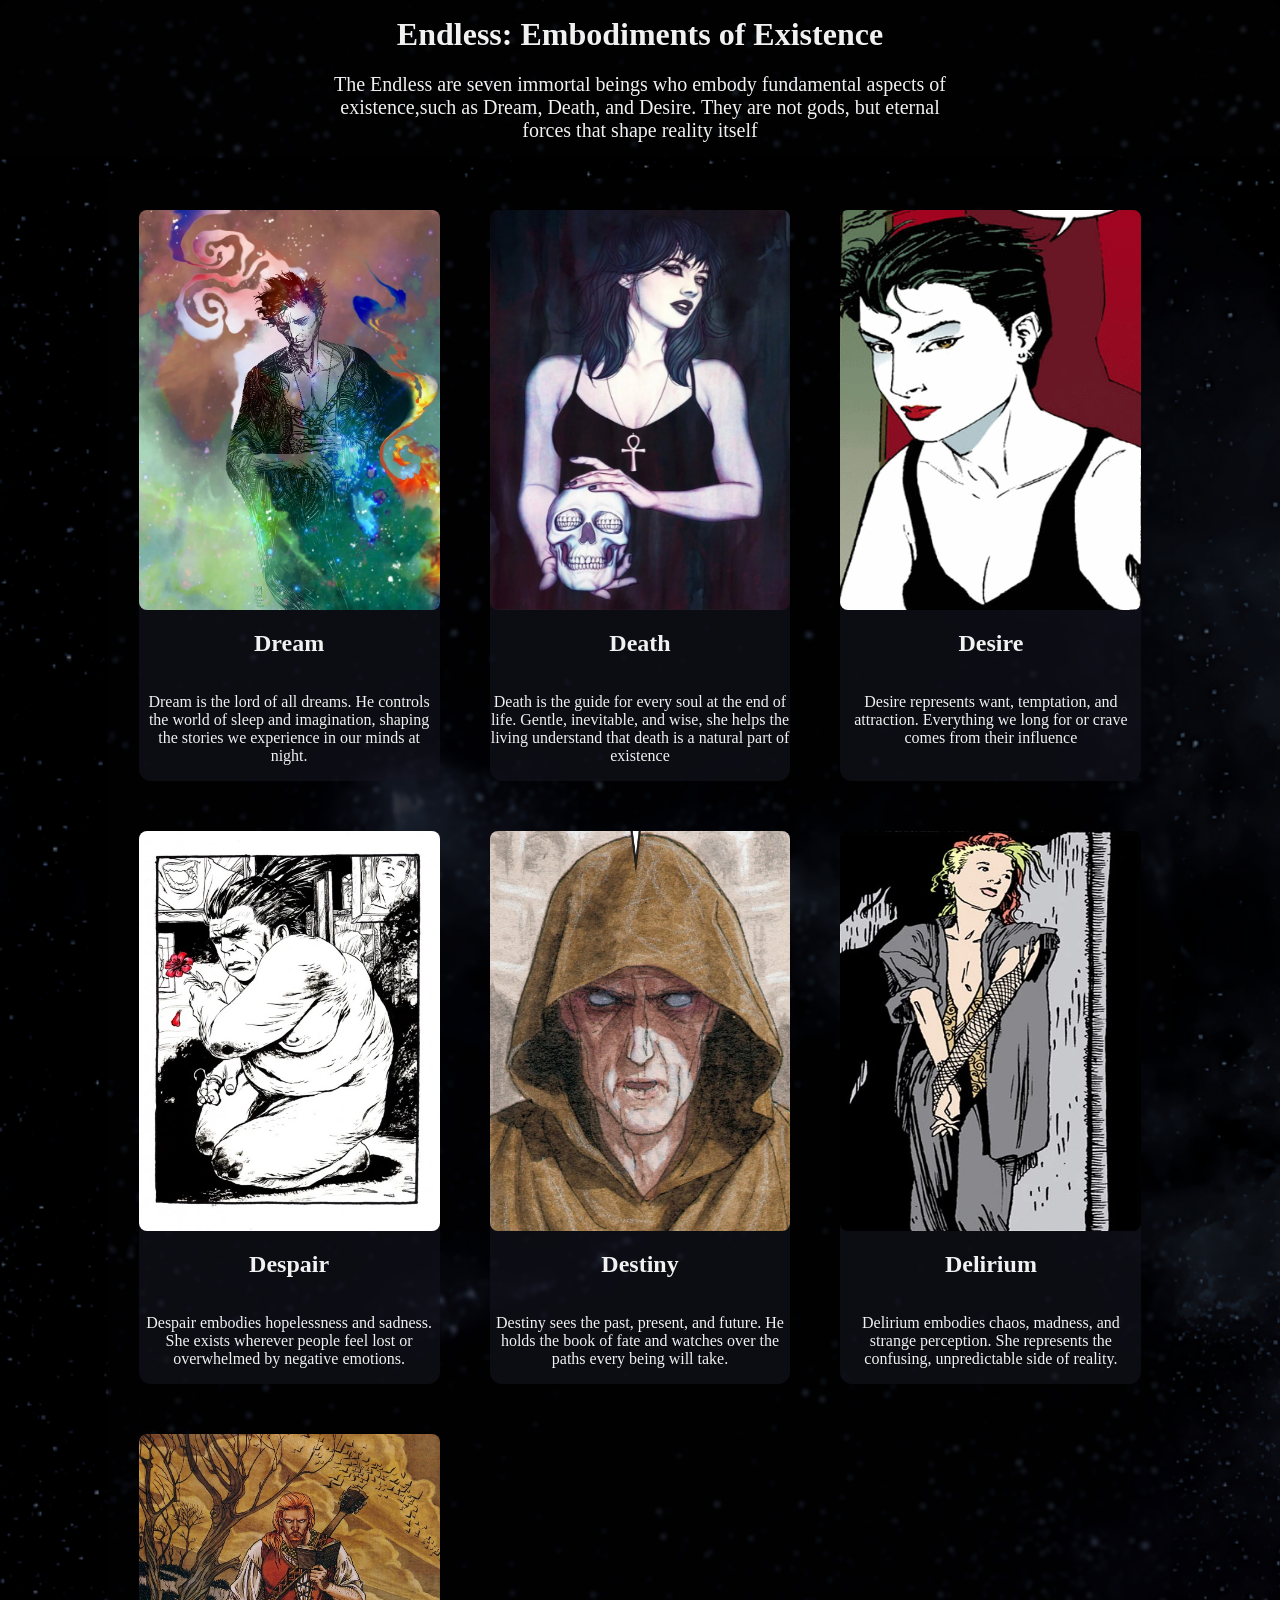
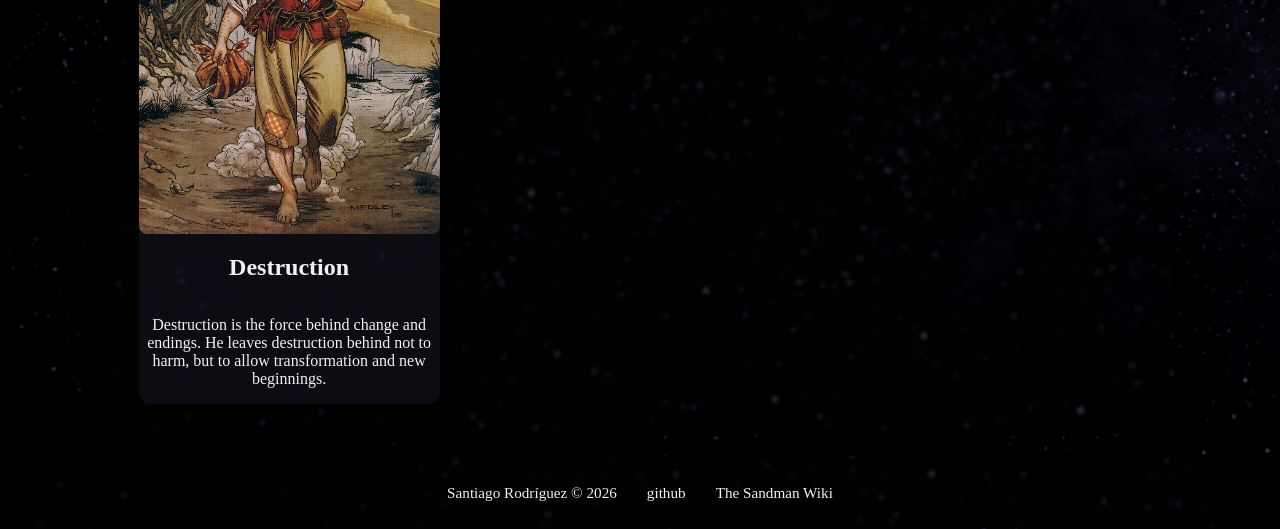
==== index.html @ a96d6502 "first commit" ====
<!DOCTYPE html>
<html lang="en">

<head>
    <meta charset="UTF-8">
    <meta name="viewport" content="width=device-width, initial-scale=1.0">
    <link rel="stylesheet" href="style.css">
    <title>The Endless</title>
</head>

<body>
    <header class="item">
        <h1 class="header-text">Endless: Embodiments of Existence</h1>
        <p class="header-text">The Endless are seven immortal beings who embody fundamental aspects of existence,such as
            Dream, Death, and
            Desire. They are not gods, but eternal forces that shape reality itself</p>
    </header>
    <main class="item">
        <section class="card" onclick="window.open('https://sandman.fandom.com/wiki/Dream')">
            <img src="imgs/dream.webp" alt="">
            <h2>Dream</h2>
            <p>Dream is the lord of all dreams. He controls the world of sleep and imagination, shaping the stories we
                experience in our minds at night.</p>
        </section>
        <section class="card" onclick="window.open('https://sandman.fandom.com/wiki/Death')" >
            <img src="imgs/death.webp" alt="">
            <h2>Death</h2>
            <p>Death is the guide for every soul at the end of life. Gentle, inevitable, and wise, she helps the living
                understand that death is a natural part of existence</p>
        </section>
        <section class="card" onclick="window.open('https://sandman.fandom.com/wiki/Desire')">
            <img src="imgs/desire.webp" alt="">
            <h2>Desire</h2>
            <p>Desire represents want, temptation, and attraction. Everything we long for or crave comes from their
                influence</p>
        </section>
        <section class="card" onclick="window.open('https://sandman.fandom.com/wiki/Despair')">
            <img src="imgs/despair.webp" alt="">
            <h2>Despair</h2>
            <p>Despair embodies hopelessness and sadness. She exists wherever people feel lost or overwhelmed by
                negative emotions.</p>
        </section>
        <section class="card" onclick="window.open('https://sandman.fandom.com/wiki/Destiny')">
            <img src="imgs/destiny.webp" alt="">
            <h2>Destiny</h2>
            <p>Destiny sees the past, present, and future. He holds the book of fate and watches over the paths every
                being will take.</p>
        </section>
        <section class="card" onclick="window.open('https://sandman.fandom.com/wiki/Delirium')">
            <img src="imgs/delirium.webp" alt="">
            <h2>Delirium</h2>
            <p>Delirium embodies chaos, madness, and strange perception. She represents the confusing, unpredictable
                side of reality.</p>
        </section>
        <section class="card" onclick="window.open('https://sandman.fandom.com/wiki/Destruction')">
            <img src="imgs/destruction.webp" alt="">
            <h2>Destruction</h2>
            <p>Destruction is the force behind change and endings. He leaves destruction behind not to harm, but to
                allow transformation and new beginnings.</p>
        </section>
    </main>
    <footer class="item">
        <p>Santiago Rodríguez © 2026</p>
        <a href="https://github.com/sntiago05" target="_blank">
            github
        </a>
        <a href="https://sandman.fandom.com/wiki/The_Sandman_Wiki" target="_blank">
            The Sandman Wiki
        </a>
    </footer>
</body>

</html>
---- style.css ----
body {
    margin: 0;
    padding: 0;
    box-sizing: border-box;
    min-height: 100vh;
    background-image: url("imgs/bg.png");
    background-color: rgba(0, 0, 0, 0.6);
    background-blend-mode: darken;
    background-size: cover;
    background-repeat: no-repeat;
    display: grid;
    grid-template-columns: 1fr 10fr 1fr;
    grid-template-rows: auto 1fr auto;
    grid-template-areas:
        "header header header"
        ". main ."
        "footer footer footer";
    row-gap: 20px;
    color: #f1f1f1;
}

.item {
    background: rgba(20, 20, 30, 0.09);
    color: #f1f1f1;
    border-radius: 12px;
    backdrop-filter: blur(2px);

}

header {
    grid-area: header;
    display: flex;
    flex-direction: column;
    align-items: center;
    row-gap: 20px;
    justify-content: center;
    padding: 16px;
}

header p {
    font-size: 20px;
}

.header-text {
    max-width: 50%;
    text-align: center;
    margin: 0;
    overflow-wrap: break-word;
}

main {
    grid-area: main;
    display: grid;
    grid-template-columns: repeat(auto-fit, minmax(250px, 1fr));
    padding: 32px;
    gap: 50px;
}

.card {
    display: flex;
    flex-direction: column;
    justify-content: start;
    align-items: center;
    height: 100%;
    background: rgba(20, 20, 30, 0.6);
    border-radius: 12px;
    text-align: center;
    transition: transform 0.3s ease, box-shadow 0.3s ease;
    cursor: pointer;
}

.card:hover {
    transform: translateY(-8px);
    box-shadow: 0 0 20px 5px rgba(255, 255, 255, 0.6);
    border: 1px solid rgba(0, 0, 0, 0.584);
}


.card img {
    width: 100%;
    height: 400px;
    border-radius: 8px;
}

footer {
    grid-area: footer;
    display: flex;
    justify-content: center;
    align-items: center;
    gap: 30px;
    padding: 12px;
    background: rgba(20, 20, 30, 0.7);
    border-radius: 8px 8px 0 0;
    color: #f1f1f1;
    font-size: 0.95rem;
}

footer a {
    color: #f1f1f1;
    text-decoration: none;
    display: flex;
    align-items: center;
}

footer a:hover {
    color: #aaa;
}
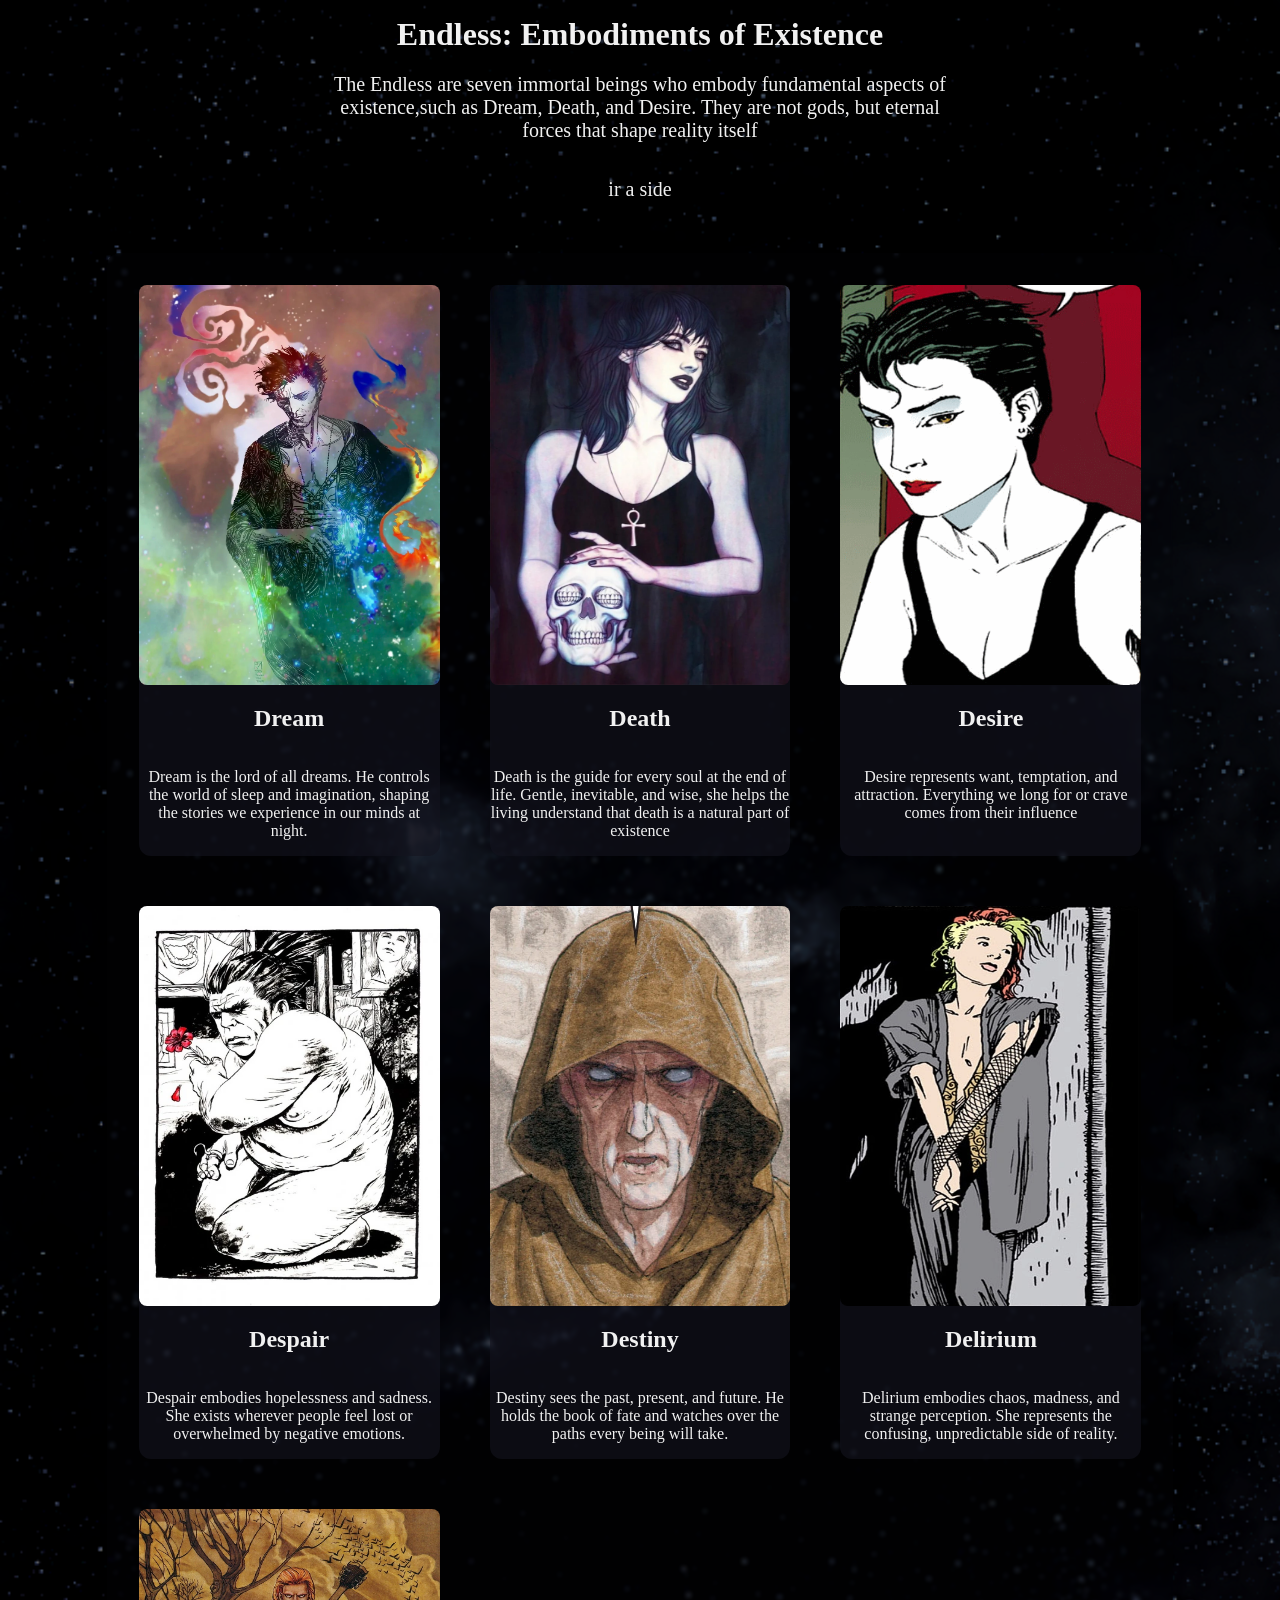
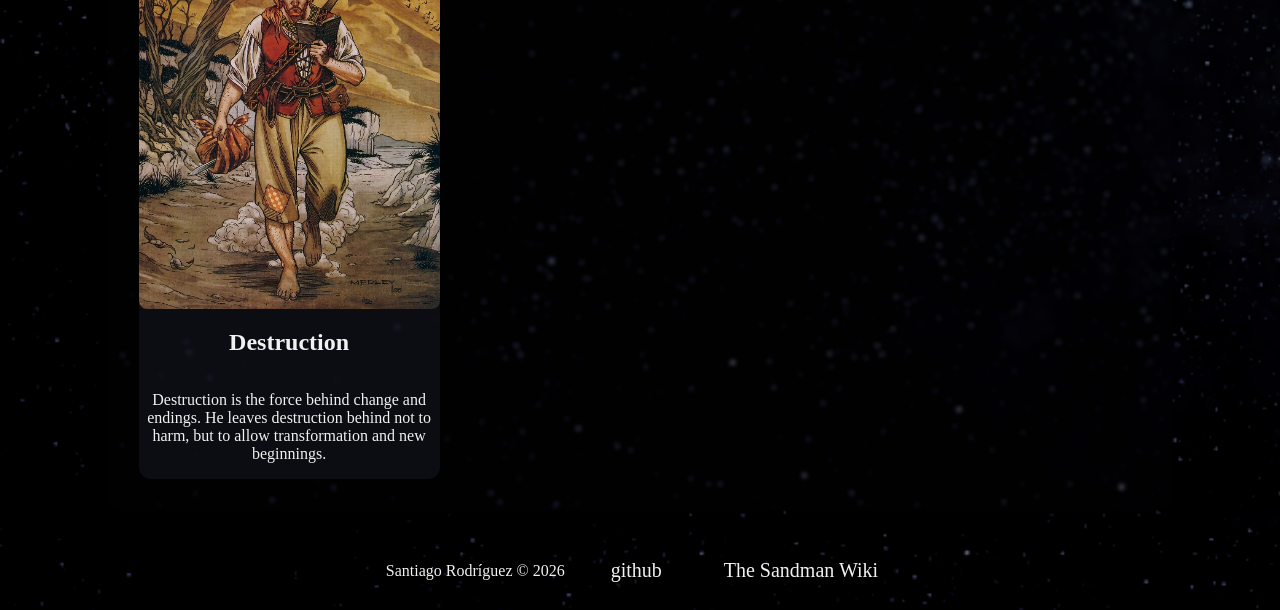
==== commit f6ac5b30: "fix background header and footer" ====
--- a/index.html
+++ b/index.html
@@ -14,6 +14,7 @@
         <p class="header-text">The Endless are seven immortal beings who embody fundamental aspects of existence,such as
             Dream, Death, and
             Desire. They are not gods, but eternal forces that shape reality itself</p>
+        <a href="index-sidebar.html">ir a side</a>
     </header>
     <main class="item">
         <section class="card" onclick="window.open('https://sandman.fandom.com/wiki/Dream')">
@@ -22,7 +23,7 @@
             <p>Dream is the lord of all dreams. He controls the world of sleep and imagination, shaping the stories we
                 experience in our minds at night.</p>
         </section>
-        <section class="card" onclick="window.open('https://sandman.fandom.com/wiki/Death')" >
+        <section class="card" onclick="window.open('https://sandman.fandom.com/wiki/Death')">
             <img src="imgs/death.webp" alt="">
             <h2>Death</h2>
             <p>Death is the guide for every soul at the end of life. Gentle, inevitable, and wise, she helps the living
--- a/style.css
+++ b/style.css
@@ -13,21 +13,21 @@
     grid-template-rows: auto 1fr auto;
     grid-template-areas:
         "header header header"
-        ". main ."
+        "aside main ."
         "footer footer footer";
     row-gap: 20px;
     color: #f1f1f1;
 }
 
 .item {
-    background: rgba(20, 20, 30, 0.09);
     color: #f1f1f1;
     border-radius: 12px;
-    backdrop-filter: blur(2px);
-
 }
 
 header {
+    position: sticky;
+    top: 0;
+    z-index: 1;
     grid-area: header;
     display: flex;
     flex-direction: column;
@@ -49,8 +49,10 @@
 }
 
 main {
+    display: grid;
     grid-area: main;
-    display: grid;
+    background: rgba(20, 20, 30, 0.09);
+    backdrop-filter: blur(2px);
     grid-template-columns: repeat(auto-fit, minmax(250px, 1fr));
     padding: 32px;
     gap: 50px;
@@ -89,19 +91,38 @@
     align-items: center;
     gap: 30px;
     padding: 12px;
-    background: rgba(20, 20, 30, 0.7);
     border-radius: 8px 8px 0 0;
-    color: #f1f1f1;
-    font-size: 0.95rem;
 }
 
-footer a {
+a {
     color: #f1f1f1;
     text-decoration: none;
     display: flex;
+    font-size: 20px;
     align-items: center;
+    border-radius: 1rem;
+    padding: 1rem;
+    transition: 0.5s ease-in;
 }
 
-footer a:hover {
+
+a:hover {
     color: #aaa;
+    background-color: rgba(40, 40, 40, 0.70);
+}
+
+aside {
+    grid-area: aside;
+    display: flex;
+    flex-direction: column;
+    justify-content: center;
+    padding: 1rem;
+}
+
+ul {
+    list-style: none;
+    display: flex;
+    flex-direction: column;
+    justify-content: space-between;
+    row-gap: 10rem;
 }
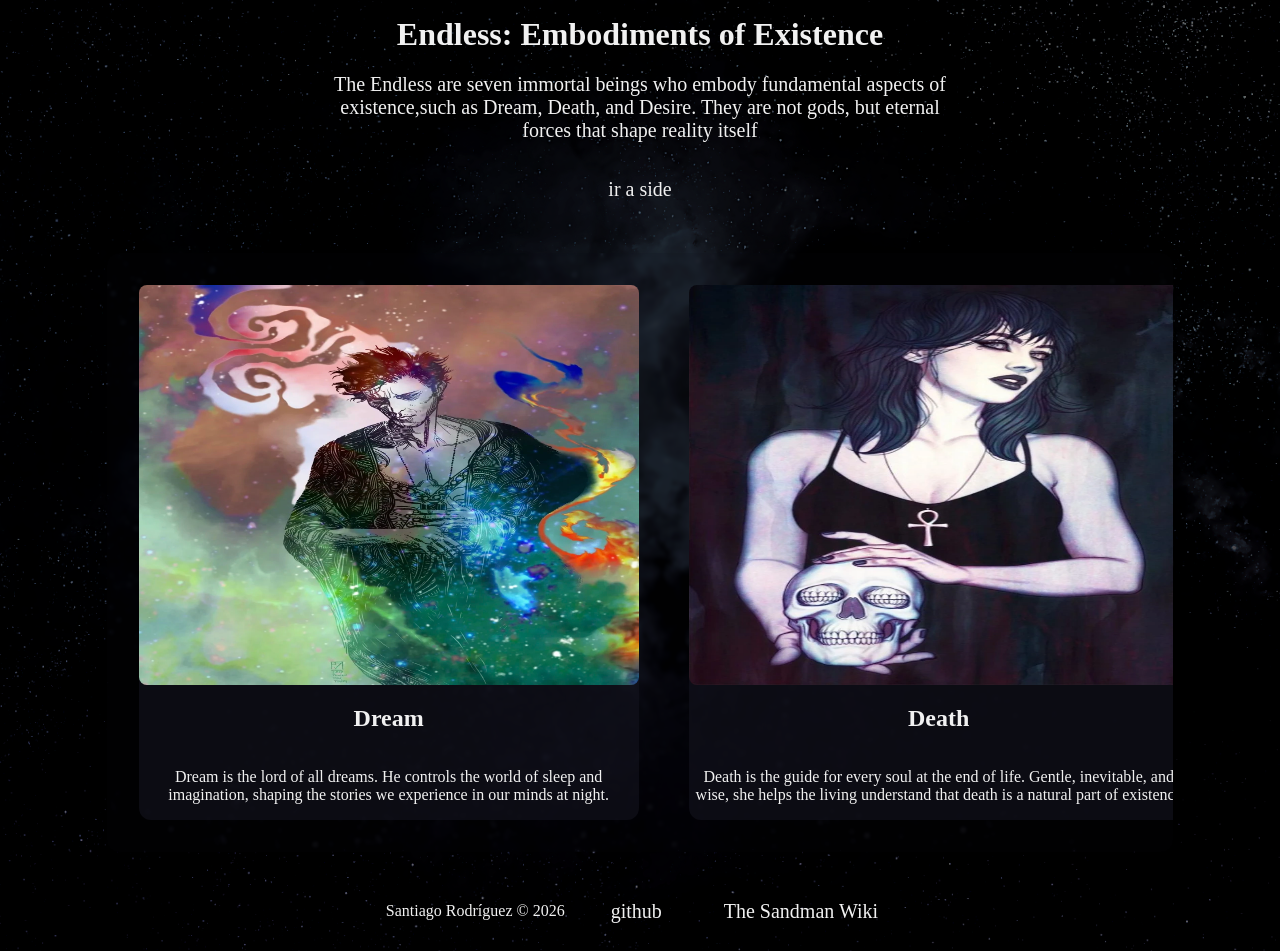
==== commit 1acd5a38: "add carousel" ====
--- a/index.html
+++ b/index.html
@@ -1,74 +1,121 @@
-<!DOCTYPE html>
+<!doctype html>
 <html lang="en">
 
 <head>
-    <meta charset="UTF-8">
-    <meta name="viewport" content="width=device-width, initial-scale=1.0">
-    <link rel="stylesheet" href="style.css">
+    <meta charset="UTF-8" />
+    <meta name="viewport" content="width=device-width, initial-scale=1.0" />
+    <link rel="stylesheet" href="style.css" />
     <title>The Endless</title>
 </head>
 
 <body>
     <header class="item">
         <h1 class="header-text">Endless: Embodiments of Existence</h1>
-        <p class="header-text">The Endless are seven immortal beings who embody fundamental aspects of existence,such as
-            Dream, Death, and
-            Desire. They are not gods, but eternal forces that shape reality itself</p>
+        <p class="header-text">
+            The Endless are seven immortal beings who embody fundamental aspects of
+            existence,such as Dream, Death, and Desire. They are not gods, but
+            eternal forces that shape reality itself
+        </p>
         <a href="index-sidebar.html">ir a side</a>
     </header>
-    <main class="item">
-        <section class="card" onclick="window.open('https://sandman.fandom.com/wiki/Dream')">
-            <img src="imgs/dream.webp" alt="">
-            <h2>Dream</h2>
-            <p>Dream is the lord of all dreams. He controls the world of sleep and imagination, shaping the stories we
-                experience in our minds at night.</p>
-        </section>
-        <section class="card" onclick="window.open('https://sandman.fandom.com/wiki/Death')">
-            <img src="imgs/death.webp" alt="">
-            <h2>Death</h2>
-            <p>Death is the guide for every soul at the end of life. Gentle, inevitable, and wise, she helps the living
-                understand that death is a natural part of existence</p>
-        </section>
-        <section class="card" onclick="window.open('https://sandman.fandom.com/wiki/Desire')">
-            <img src="imgs/desire.webp" alt="">
-            <h2>Desire</h2>
-            <p>Desire represents want, temptation, and attraction. Everything we long for or crave comes from their
-                influence</p>
-        </section>
-        <section class="card" onclick="window.open('https://sandman.fandom.com/wiki/Despair')">
-            <img src="imgs/despair.webp" alt="">
-            <h2>Despair</h2>
-            <p>Despair embodies hopelessness and sadness. She exists wherever people feel lost or overwhelmed by
-                negative emotions.</p>
-        </section>
-        <section class="card" onclick="window.open('https://sandman.fandom.com/wiki/Destiny')">
-            <img src="imgs/destiny.webp" alt="">
-            <h2>Destiny</h2>
-            <p>Destiny sees the past, present, and future. He holds the book of fate and watches over the paths every
-                being will take.</p>
-        </section>
-        <section class="card" onclick="window.open('https://sandman.fandom.com/wiki/Delirium')">
-            <img src="imgs/delirium.webp" alt="">
-            <h2>Delirium</h2>
-            <p>Delirium embodies chaos, madness, and strange perception. She represents the confusing, unpredictable
-                side of reality.</p>
-        </section>
-        <section class="card" onclick="window.open('https://sandman.fandom.com/wiki/Destruction')">
-            <img src="imgs/destruction.webp" alt="">
-            <h2>Destruction</h2>
-            <p>Destruction is the force behind change and endings. He leaves destruction behind not to harm, but to
-                allow transformation and new beginnings.</p>
-        </section>
+    <main class="item carrousel">
+        <div class="track">
+            <section class="card" onclick="window.open('https://sandman.fandom.com/wiki/Dream')">
+                <img src="imgs/dream.webp" alt="" />
+                <h2>Dream</h2>
+                <p>
+                    Dream is the lord of all dreams. He controls the world of sleep and
+                    imagination, shaping the stories we experience in our minds at
+                    night.
+                </p>
+            </section>
+            <section class="card" onclick="window.open('https://sandman.fandom.com/wiki/Death')">
+                <img src="imgs/death.webp" alt="" />
+                <h2>Death</h2>
+                <p>
+                    Death is the guide for every soul at the end of life. Gentle,
+                    inevitable, and wise, she helps the living understand that death is
+                    a natural part of existence
+                </p>
+            </section>
+            <section class="card" onclick="window.open('https://sandman.fandom.com/wiki/Desire')">
+                <img src="imgs/desire.webp" alt="" />
+                <h2>Desire</h2>
+                <p>
+                    Desire represents want, temptation, and attraction. Everything we
+                    long for or crave comes from their influence
+                </p>
+            </section>
+            <section class="card" onclick="window.open('https://sandman.fandom.com/wiki/Despair')">
+                <img src="imgs/despair.webp" alt="" />
+                <h2>Despair</h2>
+                <p>
+                    Despair embodies hopelessness and sadness. She exists wherever
+                    people feel lost or overwhelmed by negative emotions.
+                </p>
+            </section>
+            <section class="card" onclick="window.open('https://sandman.fandom.com/wiki/Destiny')">
+                <img src="imgs/destiny.webp" alt="" />
+                <h2>Destiny</h2>
+                <p>
+                    Destiny sees the past, present, and future. He holds the book of
+                    fate and watches over the paths every being will take.
+                </p>
+            </section>
+            <section class="card" onclick="window.open('https://sandman.fandom.com/wiki/Delirium')">
+                <img src="imgs/delirium.webp" alt="" />
+                <h2>Delirium</h2>
+                <p>
+                    Delirium embodies chaos, madness, and strange perception. She
+                    represents the confusing, unpredictable side of reality.
+                </p>
+            </section>
+            <section class="card" onclick="window.open('https://sandman.fandom.com/wiki/Destruction')">
+                <img src="imgs/destruction.webp" alt="" />
+                <h2>Destruction</h2>
+                <p>
+                    Destruction is the force behind change and endings. He leaves
+                    destruction behind not to harm, but to allow transformation and new
+                    beginnings.
+                </p>
+            </section>
+        </div>
     </main>
     <footer class="item">
         <p>Santiago Rodríguez © 2026</p>
-        <a href="https://github.com/sntiago05" target="_blank">
-            github
-        </a>
+        <a href="https://github.com/sntiago05" target="_blank"> github </a>
         <a href="https://sandman.fandom.com/wiki/The_Sandman_Wiki" target="_blank">
             The Sandman Wiki
         </a>
     </footer>
+    <script>
+         const track = document.querySelector(".track");
+         const originalCards = document.querySelectorAll(".card");
+         let index = 0;
+         const cardWidth = originalCards[0].offsetWidth + 50;
+        /* originalCards.forEach(c => {
+             const clone = c.cloneNode(true)
+             track.appendChild(clone)
+         })*/
+         for(let i = 0; i < 3; i++){
+             const clone = originalCards[i].cloneNode(true)
+             track.appendChild(clone)
+         }
+
+         function moveCarousel() {
+             index++;
+             track.style.transition = "transform 0.5s ease"
+             track.style.transform = `translateX(-${index * cardWidth}px)`
+              if (index === originalCards.length){
+                 setTimeout(()=>{
+                     track.style.transition = "none";
+                     track.style.transform = `translateX(0px)`;
+                     index = 0
+                 },500)
+              }
+         }
+          setInterval(moveCarousel, 3000);
+    </script>
 </body>
 
 </html>
--- a/style.css
+++ b/style.css
@@ -49,26 +49,40 @@
 }
 
 main {
-    display: grid;
     grid-area: main;
     background: rgba(20, 20, 30, 0.09);
     backdrop-filter: blur(2px);
-    grid-template-columns: repeat(auto-fit, minmax(250px, 1fr));
     padding: 32px;
+    overflow: hidden; 
+    display: flex;
+    flex-direction: column;
+    justify-content: center;
+}
+
+.track{
+    display: flex;
+    flex-direction: row;
+    align-items: center;
     gap: 50px;
+    transition: transform 0.5s ease;
 }
+
+
 
 .card {
     display: flex;
     flex-direction: column;
     justify-content: start;
     align-items: center;
+    min-width: 250px;
+    max-width: 500px;
     height: 100%;
     background: rgba(20, 20, 30, 0.6);
     border-radius: 12px;
     text-align: center;
     transition: transform 0.3s ease, box-shadow 0.3s ease;
     cursor: pointer;
+    flex: 0 0 auto;
 }
 
 .card:hover {
@@ -81,6 +95,7 @@
 .card img {
     width: 100%;
     height: 400px;
+    
     border-radius: 8px;
 }
 
